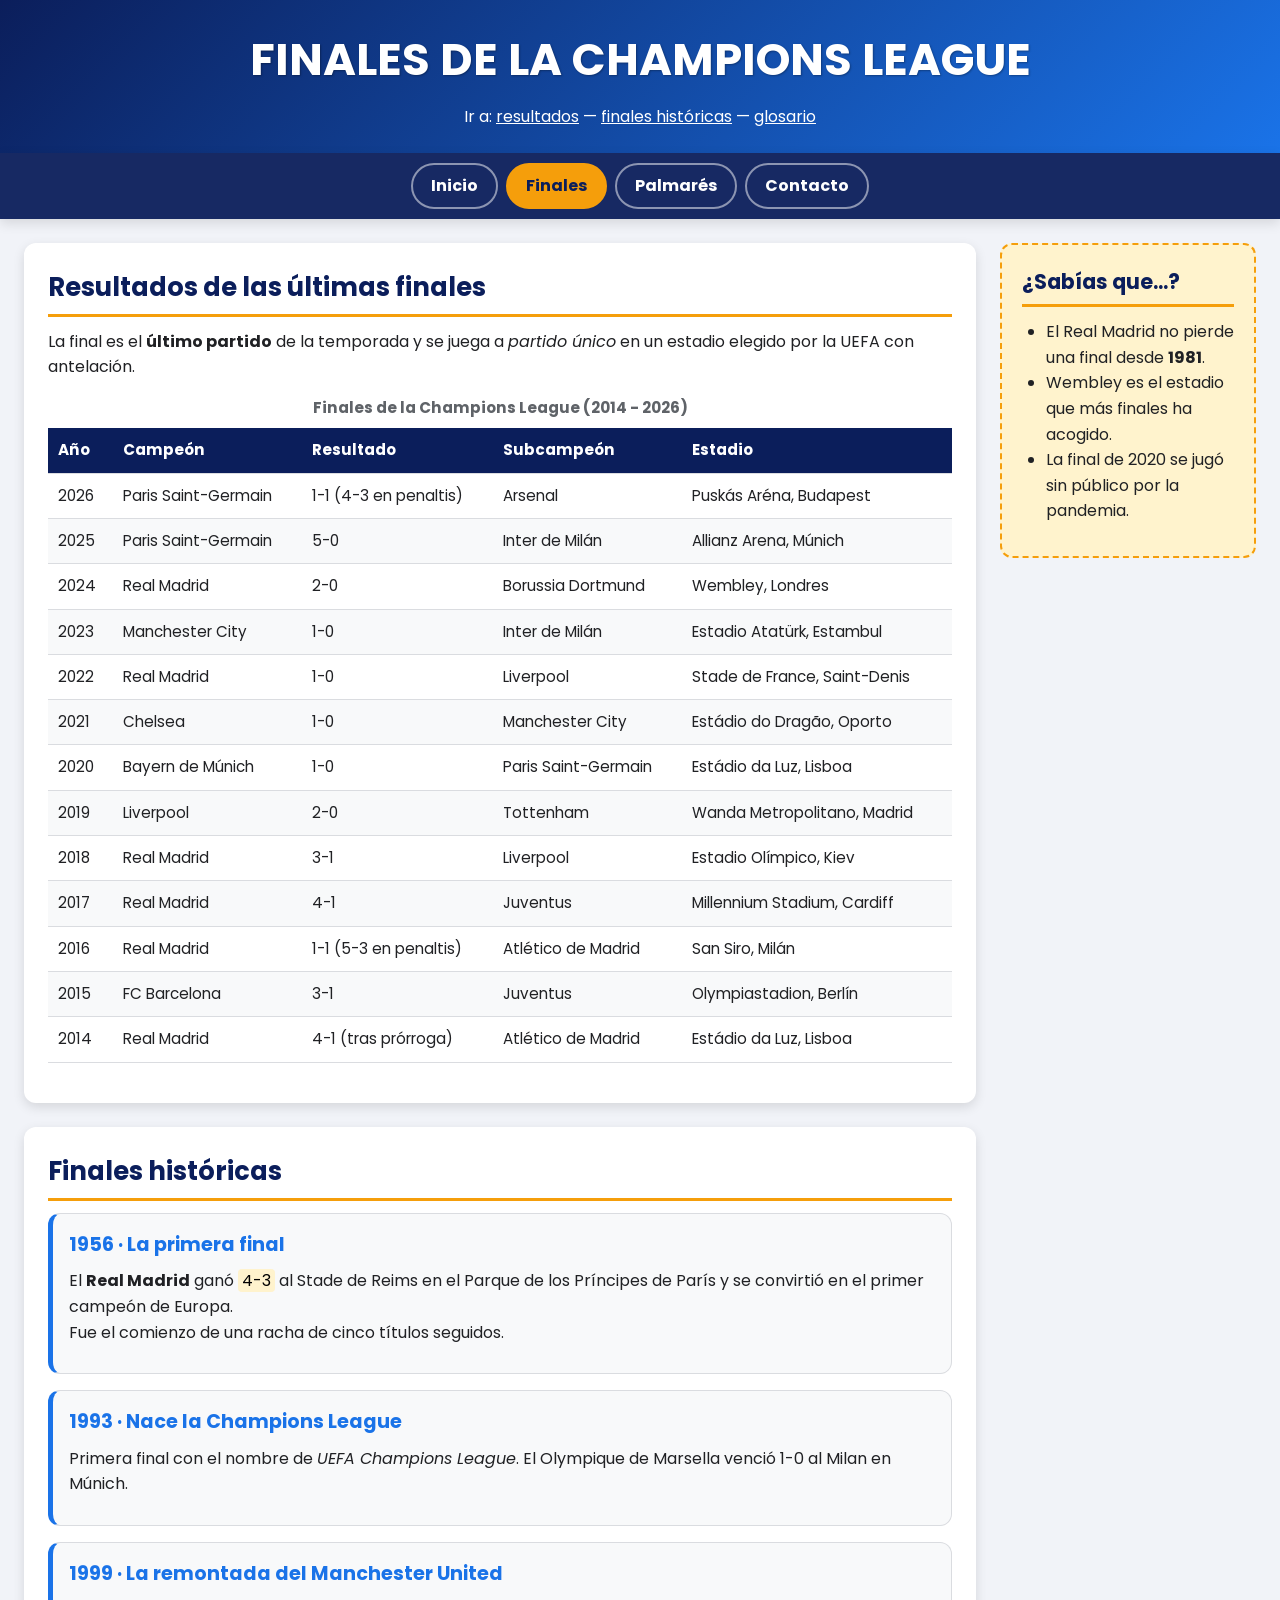
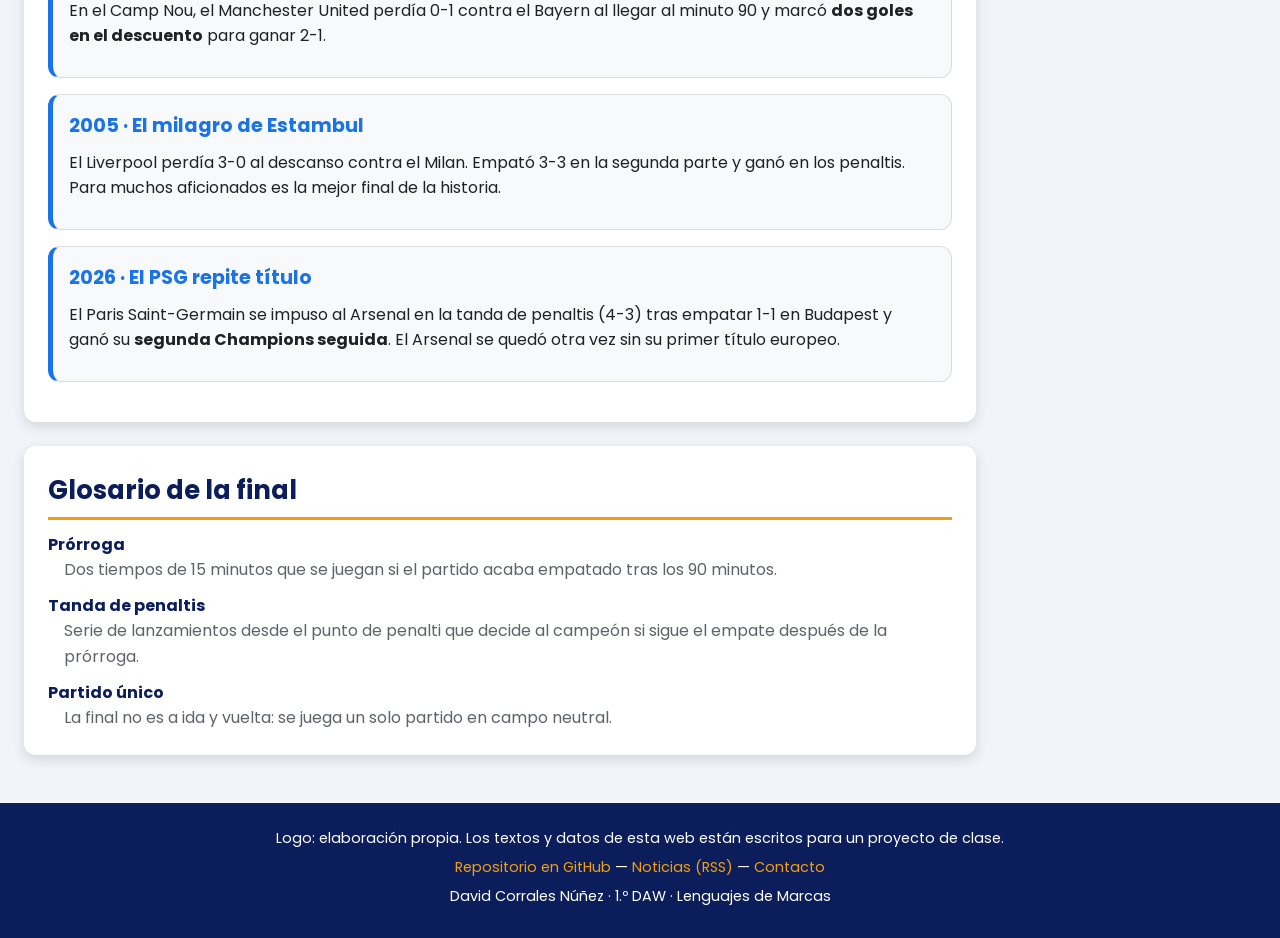
==== finales.html @ 9f688bbc "Add files via upload" ====
<!DOCTYPE html>
<html lang="es">
<head>
  <meta charset="utf-8">
  <meta name="viewport" content="width=device-width, initial-scale=1">
  <title>Finales · Champions League</title>
  <meta name="description" content="Las finales más importantes de la Champions League: resultados, estadios y las noches más recordadas.">
  <meta name="theme-color" content="#0B1E5B">
  <link rel="icon" href="Imagenes/logo-trofeo.svg" type="image/svg+xml">
  <link rel="icon" href="Imagenes/favicon-32.png" type="image/png" sizes="32x32">
  <link rel="alternate" type="application/rss+xml" title="Noticias de la web de la Champions" href="noticias.xml">
  <link rel="preconnect" href="https://fonts.googleapis.com">
  <link rel="preconnect" href="https://fonts.gstatic.com" crossorigin>
  <link href="https://fonts.googleapis.com/css2?family=Poppins:wght@400;700&amp;display=swap" rel="stylesheet">
  <link rel="stylesheet" href="styles.css">
</head>
<body>

  <!-- CABECERA -->
  <header>
    <h1>Finales de la Champions League</h1>
    <p>Ir a: <a href="#resultados">resultados</a> &mdash; <a href="#historicas">finales históricas</a> &mdash; <a href="#glosario">glosario</a></p>
  </header>

  <!-- MENÚ -->
  <nav>
    <ul>
      <li><a href="index.html">Inicio</a></li>
      <li><a href="finales.html" class="activo">Finales</a></li>
      <li><a href="palmares.html">Palmarés</a></li>
      <li><a href="contactos.html">Contacto</a></li>
    </ul>
  </nav>

  <!-- CONTENIDO PRINCIPAL -->
  <main>

    <section id="resultados">
      <h2>Resultados de las últimas finales</h2>
      <p>La final es el <strong>último partido</strong> de la temporada y se juega a <em>partido único</em> en un estadio elegido por la UEFA con antelación.</p>

      <table>
        <caption>Finales de la Champions League (2014 - 2026)</caption>
        <thead>
          <tr>
            <th>Año</th>
            <th>Campeón</th>
            <th>Resultado</th>
            <th>Subcampeón</th>
            <th>Estadio</th>
          </tr>
        </thead>
        <tbody>
          <tr><td>2026</td><td>Paris Saint-Germain</td><td>1-1 (4-3 en penaltis)</td><td>Arsenal</td><td>Puskás Aréna, Budapest</td></tr>
          <tr><td>2025</td><td>Paris Saint-Germain</td><td>5-0</td><td>Inter de Milán</td><td>Allianz Arena, Múnich</td></tr>
          <tr><td>2024</td><td>Real Madrid</td><td>2-0</td><td>Borussia Dortmund</td><td>Wembley, Londres</td></tr>
          <tr><td>2023</td><td>Manchester City</td><td>1-0</td><td>Inter de Milán</td><td>Estadio Atatürk, Estambul</td></tr>
          <tr><td>2022</td><td>Real Madrid</td><td>1-0</td><td>Liverpool</td><td>Stade de France, Saint-Denis</td></tr>
          <tr><td>2021</td><td>Chelsea</td><td>1-0</td><td>Manchester City</td><td>Estádio do Dragão, Oporto</td></tr>
          <tr><td>2020</td><td>Bayern de Múnich</td><td>1-0</td><td>Paris Saint-Germain</td><td>Estádio da Luz, Lisboa</td></tr>
          <tr><td>2019</td><td>Liverpool</td><td>2-0</td><td>Tottenham</td><td>Wanda Metropolitano, Madrid</td></tr>
          <tr><td>2018</td><td>Real Madrid</td><td>3-1</td><td>Liverpool</td><td>Estadio Olímpico, Kiev</td></tr>
          <tr><td>2017</td><td>Real Madrid</td><td>4-1</td><td>Juventus</td><td>Millennium Stadium, Cardiff</td></tr>
          <tr><td>2016</td><td>Real Madrid</td><td>1-1 (5-3 en penaltis)</td><td>Atlético de Madrid</td><td>San Siro, Milán</td></tr>
          <tr><td>2015</td><td>FC Barcelona</td><td>3-1</td><td>Juventus</td><td>Olympiastadion, Berlín</td></tr>
          <tr><td>2014</td><td>Real Madrid</td><td>4-1 (tras prórroga)</td><td>Atlético de Madrid</td><td>Estádio da Luz, Lisboa</td></tr>
        </tbody>
      </table>
    </section>

    <section id="historicas">
      <h2>Finales históricas</h2>

      <article>
        <h3>1956 · La primera final</h3>
        <p>El <strong>Real Madrid</strong> ganó <mark>4-3</mark> al Stade de Reims en el Parque de los Príncipes de París y se convirtió en el primer campeón de Europa.<br>Fue el comienzo de una racha de cinco títulos seguidos.</p>
      </article>

      <article>
        <h3>1993 · Nace la Champions League</h3>
        <p>Primera final con el nombre de <em>UEFA Champions League</em>. El Olympique de Marsella venció 1-0 al Milan en Múnich.</p>
      </article>

      <article>
        <h3>1999 · La remontada del Manchester United</h3>
        <p>En el Camp Nou, el Manchester United perdía 0-1 contra el Bayern al llegar al minuto 90 y marcó <strong>dos goles en el descuento</strong> para ganar 2-1.</p>
      </article>

      <article>
        <h3>2005 · El milagro de Estambul</h3>
        <p>El Liverpool perdía 3-0 al descanso contra el Milan. Empató 3-3 en la segunda parte y ganó en los penaltis. Para muchos aficionados es la mejor final de la historia.</p>
      </article>

      <article>
        <h3>2026 · El PSG repite título</h3>
        <p>El Paris Saint-Germain se impuso al Arsenal en la tanda de penaltis (4-3) tras empatar 1-1 en Budapest y ganó su <strong>segunda Champions seguida</strong>. El Arsenal se quedó otra vez sin su primer título europeo.</p>
      </article>
    </section>

    <section id="glosario">
      <h2>Glosario de la final</h2>
      <dl>
        <dt>Prórroga</dt>
        <dd>Dos tiempos de 15 minutos que se juegan si el partido acaba empatado tras los 90 minutos.</dd>
        <dt>Tanda de penaltis</dt>
        <dd>Serie de lanzamientos desde el punto de penalti que decide al campeón si sigue el empate después de la prórroga.</dd>
        <dt>Partido único</dt>
        <dd>La final no es a ida y vuelta: se juega un solo partido en campo neutral.</dd>
      </dl>
    </section>

  </main>

  <!-- BARRA LATERAL -->
  <aside>
    <h2>¿Sabías que...?</h2>
    <ul>
      <li>El Real Madrid no pierde una final desde <strong>1981</strong>.</li>
      <li>Wembley es el estadio que más finales ha acogido.</li>
      <li>La final de 2020 se jugó sin público por la pandemia.</li>
    </ul>
  </aside>

  <!-- PIE -->
  <footer>
    <p>Logo: elaboración propia. Los textos y datos de esta web están escritos para un proyecto de clase.</p>
    <p><a href="https://github.com/TU-USUARIO/champions" target="_blank" rel="noopener">Repositorio en GitHub</a> &mdash; <a href="noticias.xml">Noticias (RSS)</a> &mdash; <a href="contactos.html">Contacto</a></p>
    <p>David Corrales Núñez · 1.º DAW · Lenguajes de Marcas</p>
  </footer>

</body>
</html>
---- styles.css ----
/* =========================================================
   Hoja de estilos común - Web de la Champions League
   Orden (2.32): reset -> variables -> base -> layout -> componentes -> responsive
   ========================================================= */

/* ---------- 1. Reset ---------- */
* {
  margin: 0;
  padding: 0;
  box-sizing: border-box; /* el padding y el borde NO suman al ancho */
}

/* ---------- 2. Variables (2.27) ---------- */
:root {
  --azul-oscuro: #0B1E5B;
  --azul: #1A73E8;
  --morado: #6C5CE7;
  --dorado: #F59E0B;
  --texto: #202124;
  --texto-suave: #5F6368;
  --fondo: #F1F3F8;
  --blanco: #FFFFFF;
  --borde: #DADCE0;
  --radio: 12px;
  --sombra: 0 4px 12px rgba(0, 0, 0, .12);
}

/* ---------- 3. Base: texto y tipografía (2.21) ---------- */
body {
  font-family: 'Poppins', system-ui, Arial, sans-serif; /* Google Fonts con alternativas */
  font-size: 16px;
  line-height: 1.6;
  color: var(--texto);
  background-color: var(--fondo);
}

h1 {
  font-size: 2.2rem;
  text-transform: uppercase;
  text-shadow: 1px 1px 2px rgba(0, 0, 0, .3);
}

h2 {
  font-size: 1.6rem;
  color: var(--azul-oscuro);
  margin-bottom: 12px;
  padding-bottom: 6px;
  border-bottom: 3px solid var(--dorado);
}

h3 {
  font-size: 1.2rem;
  color: var(--azul);
  margin-bottom: 8px;
}

p {
  margin-bottom: 12px;
}

ul,
ol {
  margin: 0 0 12px 24px;
}

a {
  color: var(--azul);
  text-decoration: none;
}

a:hover {
  text-decoration: underline;
}

/* Las imágenes y los iframes no se salen de su caja */
img,
iframe,
video {
  max-width: 100%;
}

video {
  display: block;
  height: auto;
  margin: 16px auto 0;
  border-radius: var(--radio);
  box-shadow: var(--sombra);
}

/* Texto pequeño con la procedencia y licencia de una imagen */
.credito {
  font-size: .8rem;
  color: var(--texto-suave);
  text-align: center;
  margin-top: 6px;
}

img {
  height: auto;
  display: block;
  border-radius: var(--radio);
}

mark {
  background-color: #FFF3CD;
  padding: 0 4px;
  border-radius: 4px;
}

/* Foco visible para quien navega con teclado (2.36) */
a:focus,
button:focus,
input:focus,
select:focus,
textarea:focus {
  outline: 3px solid var(--dorado);
  outline-offset: 2px;
}

/* ---------- 4. Layout general con Grid (2.30) ---------- */
body {
  display: grid;
  grid-template-columns: minmax(0, 1fr); /* la columna no crece más que la pantalla */
  grid-template-areas:
    "cabecera"
    "menu"
    "contenido"
    "lateral"
    "pie";
  column-gap: 24px;
}

header {
  grid-area: cabecera;
}

nav {
  grid-area: menu;
}

main {
  grid-area: contenido;
  padding: 24px 16px 0;
}

aside {
  grid-area: lateral;
  margin: 0 16px;
}

footer {
  grid-area: pie;
  margin-top: 24px;
}

/* ---------- 5. Cabecera con gradiente (2.25) ---------- */
header {
  background-color: var(--azul-oscuro); /* respaldo */
  background-image: linear-gradient(135deg, var(--azul-oscuro), var(--azul));
  color: var(--blanco);
  text-align: center;
  padding: 24px 16px;
}

header .logo {
  width: 90px;
  margin: 0 auto 8px;
  border-radius: 50%; /* el logo es un círculo */
  transition: transform .3s ease;
}

header .logo:hover {
  transform: rotate(-5deg) scale(1.05);
}

header p {
  margin: 8px 0 0;
}

header p a {
  color: var(--blanco);
  text-decoration: underline;
}

/* ---------- 6. Menú de navegación con Flexbox (2.29) ---------- */
/* Sticky: va en el flujo, pero se queda pegado arriba al hacer scroll (2.28) */
nav {
  position: sticky;
  top: 0;
  z-index: 10;
  background-color: rgba(11, 30, 91, .95);
  box-shadow: var(--sombra);
}

nav ul {
  display: flex;
  flex-wrap: wrap;
  justify-content: center;
  gap: 8px;
  list-style: none;
  margin: 0;
  padding: 10px 8px;
}

nav a {
  display: inline-block;
  color: var(--blanco);
  font-weight: bold;
  padding: 8px 18px;
  border: 2px solid rgba(255, 255, 255, .5);
  border-radius: 999px; /* forma de pastilla */
  transition: background-color .3s ease, color .3s ease;
}

nav a:hover {
  background-color: var(--blanco);
  color: var(--azul-oscuro);
  text-decoration: none;
}

/* Enlace de la página en la que estamos */
nav a.activo {
  background-color: var(--dorado);
  border-color: var(--dorado);
  color: var(--azul-oscuro);
}

/* ---------- 7. Secciones y tarjetas ---------- */
section {
  background-color: var(--blanco);
  border-radius: var(--radio);
  box-shadow: var(--sombra);
  padding: 24px;
  margin-bottom: 24px;
  animation: aparecer .6s ease-out both;
}

article {
  background-color: #F8F9FA;
  border: 1px solid var(--borde);
  border-left: 5px solid var(--azul);
  border-radius: var(--radio);
  padding: 16px;
  margin-bottom: 16px;
  transition: transform .3s ease, box-shadow .3s ease;
}

article:hover {
  transform: translateY(-4px);
  box-shadow: var(--sombra);
}

/* Imagen dentro de una sección del index */
section img {
  margin: 16px auto 0;
}

/* Tarjetas de "Lo más destacado" (index) */
.destacados {
  display: grid;
  grid-template-columns: 1fr;
  gap: 16px;
  list-style: none;
  margin: 0;
}

.destacados li {
  position: relative;
  background-color: rgba(26, 115, 232, .08);
  border: 2px dashed var(--azul);
  border-radius: var(--radio);
  padding: 32px 16px 16px;
  text-align: center;
  transition: transform .3s ease;
}

.destacados li:hover {
  transform: scale(1.03);
}

.destacados strong {
  display: block;
  font-size: 1.8rem;
  color: var(--azul-oscuro);
}

/* Etiqueta flotante en la esquina de cada tarjeta (2.28) */
.etiqueta {
  position: absolute;
  top: 8px;
  right: 8px;
  background-color: var(--dorado);
  color: var(--azul-oscuro);
  font-size: .75rem;
  font-weight: bold;
  padding: 2px 10px;
  border-radius: 999px;
}

/* La etiqueta "Nuevo" late para llamar la atención (detalle pequeño) */
.nuevo {
  background-color: #D93025;
  color: var(--blanco);
  animation: latido 1.5s ease-in-out infinite;
}

/* Vídeo de YouTube */
.video {
  display: flex;
  justify-content: center;
  margin-top: 16px;
}

.video iframe {
  border: 0;
  border-radius: var(--radio);
  box-shadow: var(--sombra);
}

/* ---------- 8. Tablas ---------- */
table {
  width: 100%;
  border-collapse: collapse;
  margin: 16px 0;
  font-size: .95rem;
}

caption {
  font-weight: bold;
  color: var(--texto-suave);
  margin-bottom: 8px;
}

th,
td {
  padding: 10px;
  border-bottom: 1px solid var(--borde);
  text-align: left;
}

th {
  background-color: var(--azul-oscuro);
  color: var(--blanco);
}

tbody tr:nth-child(even) {
  background-color: #F8F9FA;
}

tbody tr:hover {
  background-color: rgba(245, 158, 11, .15);
}

/* ---------- 9. Listas de definiciones (glosarios) ---------- */
dt {
  font-weight: bold;
  color: var(--azul-oscuro);
  margin-top: 10px;
}

dd {
  margin-left: 16px;
  color: var(--texto-suave);
}

/* ---------- 10. Formulario ---------- */
fieldset {
  border: 1px solid var(--borde);
  border-radius: var(--radio);
  padding: 16px;
  margin-bottom: 16px;
}

legend {
  font-weight: bold;
  color: var(--azul);
  padding: 0 8px;
}

label {
  display: inline-block;
  margin: 8px 0 4px;
}

input[type="text"],
input[type="email"],
input[type="number"],
input[type="date"],
select,
textarea {
  width: 100%;
  padding: 10px;
  font-family: inherit;
  font-size: 1rem;
  border: 1px solid var(--borde);
  border-radius: 8px;
  background-color: var(--blanco);
}

textarea {
  margin-bottom: 12px;
}

input[type="radio"],
input[type="checkbox"] {
  margin-right: 6px;
}

button {
  background-color: var(--azul);
  color: var(--blanco);
  font-size: 1rem;
  font-weight: bold;
  padding: 12px 28px;
  border: 0;
  border-radius: 999px;
  cursor: pointer;
  transform: translateY(0);
  transition: background-color .3s ease, transform .3s ease;
}

button:hover {
  background-color: var(--morado);
  transform: translateY(-2px);
}

/* ---------- 11. Barra lateral ---------- */
aside {
  background-color: #FFF3CD;
  border: 2px dashed var(--dorado);
  border-radius: var(--radio);
  padding: 20px;
  align-self: start;
}

aside h2 {
  font-size: 1.3rem;
}

/* ---------- 12. Pie de página ---------- */
footer {
  background-color: var(--azul-oscuro);
  color: var(--blanco);
  text-align: center;
  padding: 24px 16px;
  font-size: .9rem;
}

footer a {
  color: var(--dorado);
}

footer p {
  margin-bottom: 6px;
}

/* ---------- 13. Animación (2.35) ---------- */
@keyframes aparecer {
  from {
    opacity: 0;
    transform: translateY(12px);
  }
  to {
    opacity: 1;
    transform: translateY(0);
  }
}

@keyframes latido {
  0% {
    transform: scale(1);
  }
  50% {
    transform: scale(1.15);
  }
  100% {
    transform: scale(1);
  }
}

/* ---------- 14. Responsive (2.31) ---------- */
/* Móvil: menos relleno para que quepan las tablas */
@media (max-width: 600px) {
  h1 {
    font-size: 1.6rem;
  }

  section {
    padding: 16px 8px;
  }

  main {
    padding: 24px 8px 0;
  }

  nav ul {
    gap: 4px;
    padding: 8px 4px;
  }

  nav a {
    font-size: .85rem;
    padding: 6px 12px;
  }

  table {
    font-size: .65rem;
  }

  th,
  td {
    padding: 6px 2px;
  }
}

@media (min-width: 700px) {
  .destacados {
    grid-template-columns: repeat(3, 1fr);
  }
}

@media (min-width: 900px) {
  body {
    grid-template-columns: minmax(0, 1fr) 280px;
    grid-template-areas:
      "cabecera cabecera"
      "menu menu"
      "contenido lateral"
      "pie pie";
  }

  main {
    padding: 24px 0 0 24px;
  }

  aside {
    margin: 24px 24px 0 0;
  }

  h1 {
    font-size: 2.8rem;
  }
}

/* Menos movimiento para quien lo pide en su sistema (2.35) */
@media (prefers-reduced-motion: reduce) {
  section,
  .nuevo {
    animation: none;
  }

  header .logo,
  article,
  button,
  nav a,
  .destacados li {
    transition: none;
  }
}
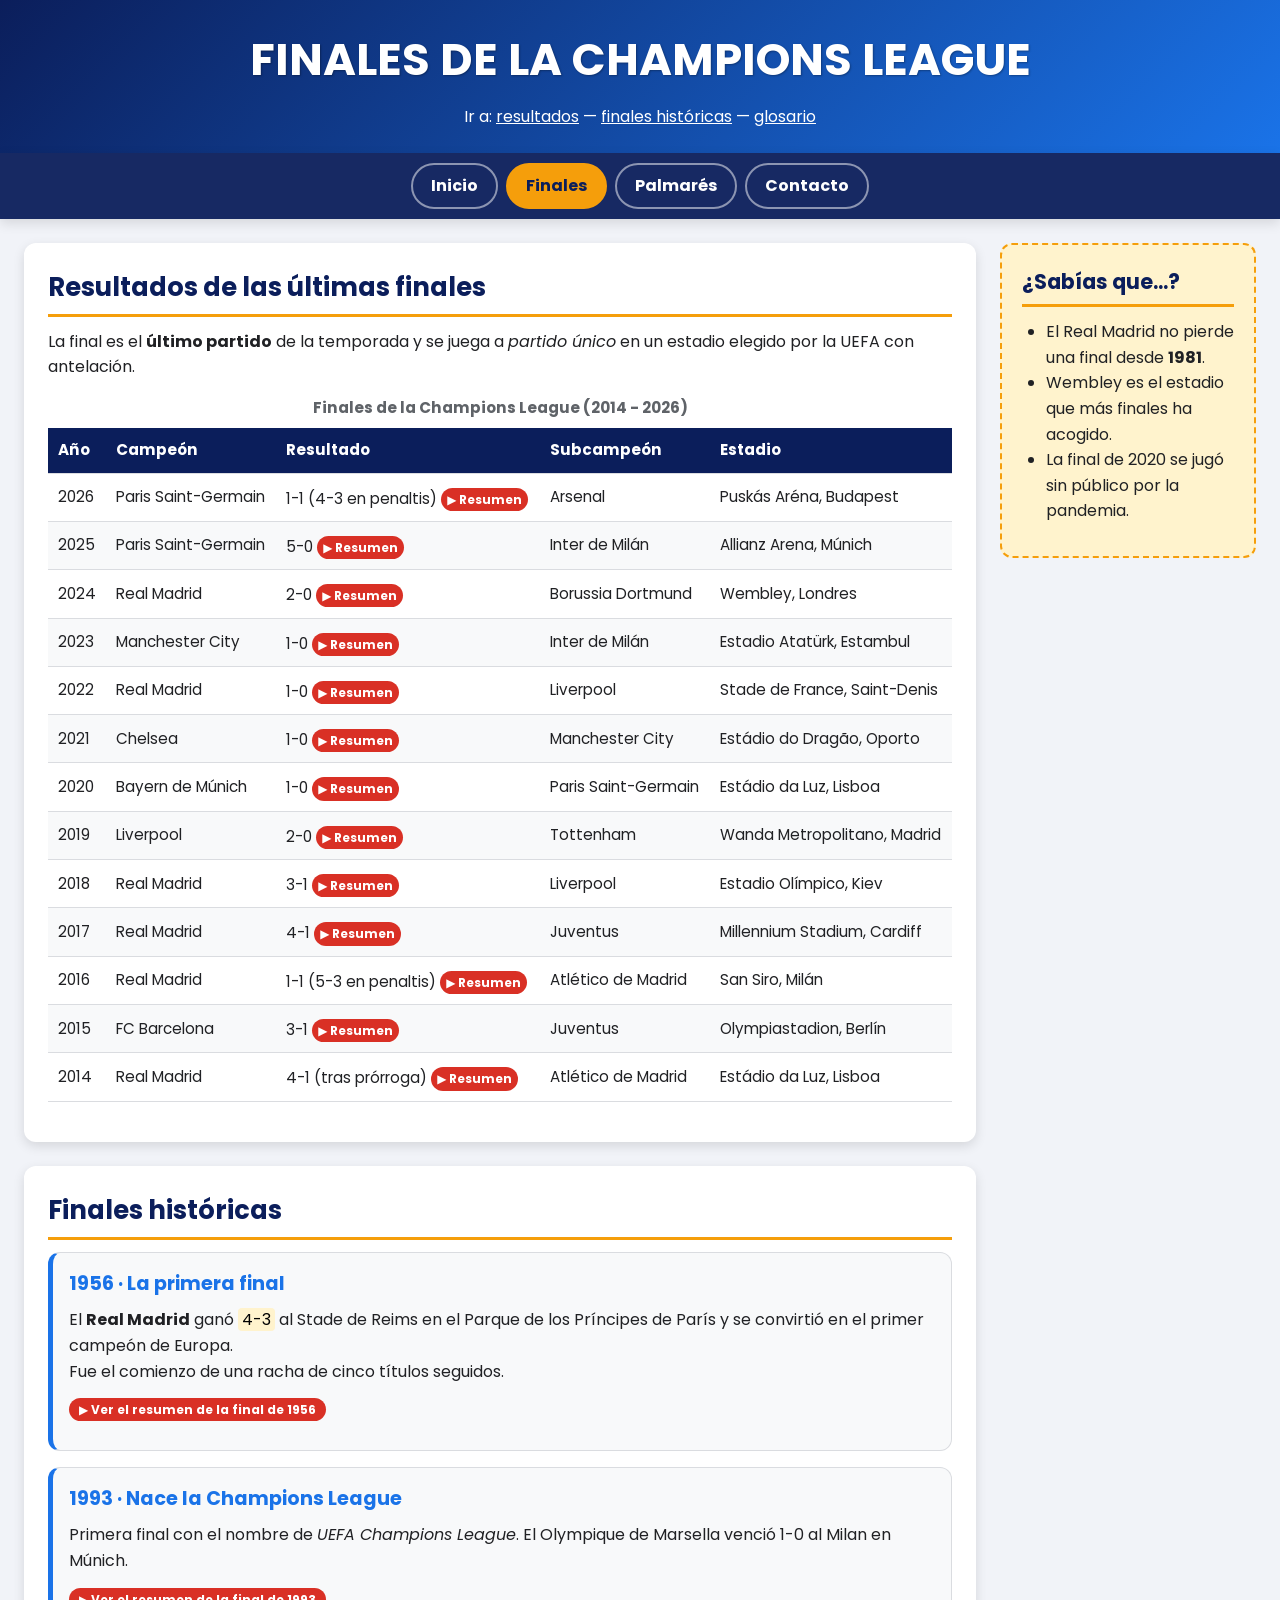
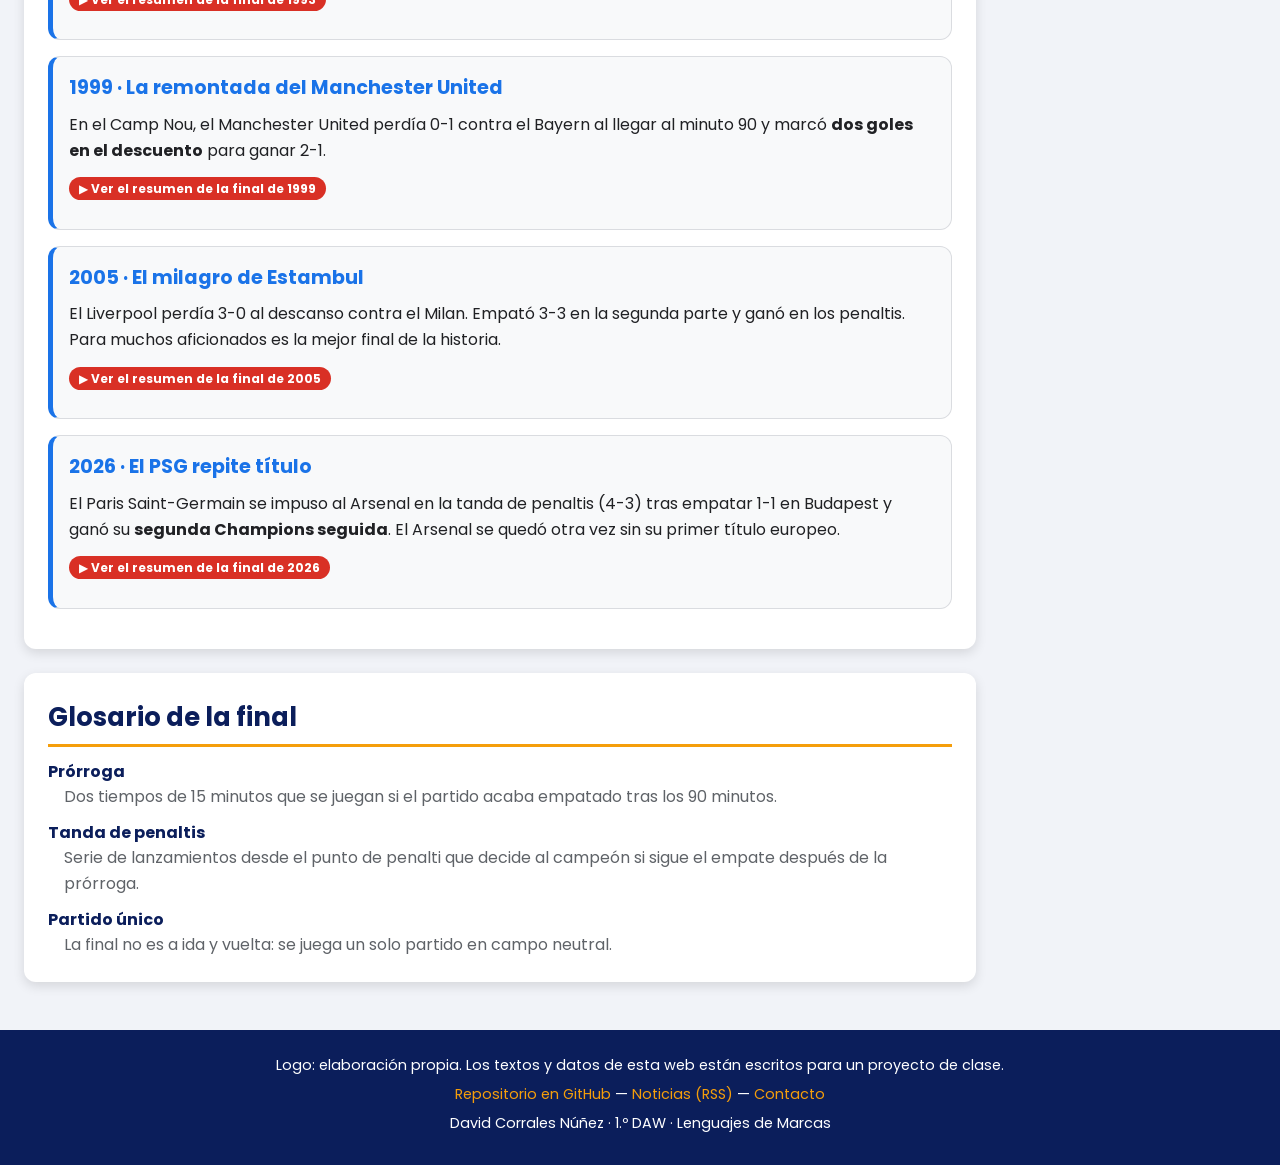
==== commit de782c85: "Add files via upload" ====
--- a/finales.html
+++ b/finales.html
@@ -1,132 +1,137 @@
-<!DOCTYPE html>
-<html lang="es">
-<head>
-  <meta charset="utf-8">
-  <meta name="viewport" content="width=device-width, initial-scale=1">
-  <title>Finales · Champions League</title>
-  <meta name="description" content="Las finales más importantes de la Champions League: resultados, estadios y las noches más recordadas.">
-  <meta name="theme-color" content="#0B1E5B">
-  <link rel="icon" href="Imagenes/logo-trofeo.svg" type="image/svg+xml">
-  <link rel="icon" href="Imagenes/favicon-32.png" type="image/png" sizes="32x32">
-  <link rel="alternate" type="application/rss+xml" title="Noticias de la web de la Champions" href="noticias.xml">
-  <link rel="preconnect" href="https://fonts.googleapis.com">
-  <link rel="preconnect" href="https://fonts.gstatic.com" crossorigin>
-  <link href="https://fonts.googleapis.com/css2?family=Poppins:wght@400;700&amp;display=swap" rel="stylesheet">
-  <link rel="stylesheet" href="styles.css">
-</head>
-<body>
-
-  <!-- CABECERA -->
-  <header>
-    <h1>Finales de la Champions League</h1>
-    <p>Ir a: <a href="#resultados">resultados</a> &mdash; <a href="#historicas">finales históricas</a> &mdash; <a href="#glosario">glosario</a></p>
-  </header>
-
-  <!-- MENÚ -->
-  <nav>
-    <ul>
-      <li><a href="index.html">Inicio</a></li>
-      <li><a href="finales.html" class="activo">Finales</a></li>
-      <li><a href="palmares.html">Palmarés</a></li>
-      <li><a href="contactos.html">Contacto</a></li>
-    </ul>
-  </nav>
-
-  <!-- CONTENIDO PRINCIPAL -->
-  <main>
-
-    <section id="resultados">
-      <h2>Resultados de las últimas finales</h2>
-      <p>La final es el <strong>último partido</strong> de la temporada y se juega a <em>partido único</em> en un estadio elegido por la UEFA con antelación.</p>
-
-      <table>
-        <caption>Finales de la Champions League (2014 - 2026)</caption>
-        <thead>
-          <tr>
-            <th>Año</th>
-            <th>Campeón</th>
-            <th>Resultado</th>
-            <th>Subcampeón</th>
-            <th>Estadio</th>
-          </tr>
-        </thead>
-        <tbody>
-          <tr><td>2026</td><td>Paris Saint-Germain</td><td>1-1 (4-3 en penaltis)</td><td>Arsenal</td><td>Puskás Aréna, Budapest</td></tr>
-          <tr><td>2025</td><td>Paris Saint-Germain</td><td>5-0</td><td>Inter de Milán</td><td>Allianz Arena, Múnich</td></tr>
-          <tr><td>2024</td><td>Real Madrid</td><td>2-0</td><td>Borussia Dortmund</td><td>Wembley, Londres</td></tr>
-          <tr><td>2023</td><td>Manchester City</td><td>1-0</td><td>Inter de Milán</td><td>Estadio Atatürk, Estambul</td></tr>
-          <tr><td>2022</td><td>Real Madrid</td><td>1-0</td><td>Liverpool</td><td>Stade de France, Saint-Denis</td></tr>
-          <tr><td>2021</td><td>Chelsea</td><td>1-0</td><td>Manchester City</td><td>Estádio do Dragão, Oporto</td></tr>
-          <tr><td>2020</td><td>Bayern de Múnich</td><td>1-0</td><td>Paris Saint-Germain</td><td>Estádio da Luz, Lisboa</td></tr>
-          <tr><td>2019</td><td>Liverpool</td><td>2-0</td><td>Tottenham</td><td>Wanda Metropolitano, Madrid</td></tr>
-          <tr><td>2018</td><td>Real Madrid</td><td>3-1</td><td>Liverpool</td><td>Estadio Olímpico, Kiev</td></tr>
-          <tr><td>2017</td><td>Real Madrid</td><td>4-1</td><td>Juventus</td><td>Millennium Stadium, Cardiff</td></tr>
-          <tr><td>2016</td><td>Real Madrid</td><td>1-1 (5-3 en penaltis)</td><td>Atlético de Madrid</td><td>San Siro, Milán</td></tr>
-          <tr><td>2015</td><td>FC Barcelona</td><td>3-1</td><td>Juventus</td><td>Olympiastadion, Berlín</td></tr>
-          <tr><td>2014</td><td>Real Madrid</td><td>4-1 (tras prórroga)</td><td>Atlético de Madrid</td><td>Estádio da Luz, Lisboa</td></tr>
-        </tbody>
-      </table>
-    </section>
-
-    <section id="historicas">
-      <h2>Finales históricas</h2>
-
-      <article>
-        <h3>1956 · La primera final</h3>
-        <p>El <strong>Real Madrid</strong> ganó <mark>4-3</mark> al Stade de Reims en el Parque de los Príncipes de París y se convirtió en el primer campeón de Europa.<br>Fue el comienzo de una racha de cinco títulos seguidos.</p>
-      </article>
-
-      <article>
-        <h3>1993 · Nace la Champions League</h3>
-        <p>Primera final con el nombre de <em>UEFA Champions League</em>. El Olympique de Marsella venció 1-0 al Milan en Múnich.</p>
-      </article>
-
-      <article>
-        <h3>1999 · La remontada del Manchester United</h3>
-        <p>En el Camp Nou, el Manchester United perdía 0-1 contra el Bayern al llegar al minuto 90 y marcó <strong>dos goles en el descuento</strong> para ganar 2-1.</p>
-      </article>
-
-      <article>
-        <h3>2005 · El milagro de Estambul</h3>
-        <p>El Liverpool perdía 3-0 al descanso contra el Milan. Empató 3-3 en la segunda parte y ganó en los penaltis. Para muchos aficionados es la mejor final de la historia.</p>
-      </article>
-
-      <article>
-        <h3>2026 · El PSG repite título</h3>
-        <p>El Paris Saint-Germain se impuso al Arsenal en la tanda de penaltis (4-3) tras empatar 1-1 en Budapest y ganó su <strong>segunda Champions seguida</strong>. El Arsenal se quedó otra vez sin su primer título europeo.</p>
-      </article>
-    </section>
-
-    <section id="glosario">
-      <h2>Glosario de la final</h2>
-      <dl>
-        <dt>Prórroga</dt>
-        <dd>Dos tiempos de 15 minutos que se juegan si el partido acaba empatado tras los 90 minutos.</dd>
-        <dt>Tanda de penaltis</dt>
-        <dd>Serie de lanzamientos desde el punto de penalti que decide al campeón si sigue el empate después de la prórroga.</dd>
-        <dt>Partido único</dt>
-        <dd>La final no es a ida y vuelta: se juega un solo partido en campo neutral.</dd>
-      </dl>
-    </section>
-
-  </main>
-
-  <!-- BARRA LATERAL -->
-  <aside>
-    <h2>¿Sabías que...?</h2>
-    <ul>
-      <li>El Real Madrid no pierde una final desde <strong>1981</strong>.</li>
-      <li>Wembley es el estadio que más finales ha acogido.</li>
-      <li>La final de 2020 se jugó sin público por la pandemia.</li>
-    </ul>
-  </aside>
-
-  <!-- PIE -->
-  <footer>
-    <p>Logo: elaboración propia. Los textos y datos de esta web están escritos para un proyecto de clase.</p>
-    <p><a href="https://github.com/TU-USUARIO/champions" target="_blank" rel="noopener">Repositorio en GitHub</a> &mdash; <a href="noticias.xml">Noticias (RSS)</a> &mdash; <a href="contactos.html">Contacto</a></p>
-    <p>David Corrales Núñez · 1.º DAW · Lenguajes de Marcas</p>
-  </footer>
-
-</body>
-</html>
+<!DOCTYPE html>
+<html lang="es">
+<head>
+  <meta charset="utf-8">
+  <meta name="viewport" content="width=device-width, initial-scale=1">
+  <title>Finales · Champions League</title>
+  <meta name="description" content="Las finales más importantes de la Champions League: resultados, estadios y las noches más recordadas.">
+  <meta name="theme-color" content="#0B1E5B">
+  <link rel="icon" href="Imagenes/logo-trofeo.svg" type="image/svg+xml">
+  <link rel="icon" href="Imagenes/favicon-32.png" type="image/png" sizes="32x32">
+  <link rel="alternate" type="application/rss+xml" title="Noticias de la web de la Champions" href="noticias.xml">
+  <link rel="preconnect" href="https://fonts.googleapis.com">
+  <link rel="preconnect" href="https://fonts.gstatic.com" crossorigin>
+  <link href="https://fonts.googleapis.com/css2?family=Poppins:wght@400;700&amp;display=swap" rel="stylesheet">
+  <link rel="stylesheet" href="css/styles.css">
+</head>
+<body>
+
+  <!-- CABECERA -->
+  <header>
+    <h1>Finales de la Champions League</h1>
+    <p>Ir a: <a href="#resultados">resultados</a> &mdash; <a href="#historicas">finales históricas</a> &mdash; <a href="#glosario">glosario</a></p>
+  </header>
+
+  <!-- MENÚ -->
+  <nav>
+    <ul>
+      <li><a href="index.html">Inicio</a></li>
+      <li><a href="finales.html" class="activo">Finales</a></li>
+      <li><a href="palmares.html">Palmarés</a></li>
+      <li><a href="contactos.html">Contacto</a></li>
+    </ul>
+  </nav>
+
+  <!-- CONTENIDO PRINCIPAL -->
+  <main>
+
+    <section id="resultados">
+      <h2>Resultados de las últimas finales</h2>
+      <p>La final es el <strong>último partido</strong> de la temporada y se juega a <em>partido único</em> en un estadio elegido por la UEFA con antelación.</p>
+
+      <table>
+        <caption>Finales de la Champions League (2014 - 2026)</caption>
+        <thead>
+          <tr>
+            <th>Año</th>
+            <th>Campeón</th>
+            <th>Resultado</th>
+            <th>Subcampeón</th>
+            <th>Estadio</th>
+          </tr>
+        </thead>
+        <tbody>
+          <tr><td>2026</td><td>Paris Saint-Germain</td><td>1-1 (4-3 en penaltis) <a class="resumen" href="https://www.youtube.com/watch?v=FHCLUPVzoI4" target="_blank" rel="noopener" title="Resumen en español de la final de 2026">▶&nbsp;Resumen</a></td><td>Arsenal</td><td>Puskás Aréna, Budapest</td></tr>
+          <tr><td>2025</td><td>Paris Saint-Germain</td><td>5-0 <a class="resumen" href="https://www.youtube.com/watch?v=L1M0ORIkCEg" target="_blank" rel="noopener" title="Resumen en español de la final de 2025">▶&nbsp;Resumen</a></td><td>Inter de Milán</td><td>Allianz Arena, Múnich</td></tr>
+          <tr><td>2024</td><td>Real Madrid</td><td>2-0 <a class="resumen" href="https://www.youtube.com/watch?v=9DTY12GVj9U" target="_blank" rel="noopener" title="Resumen en español de la final de 2024">▶&nbsp;Resumen</a></td><td>Borussia Dortmund</td><td>Wembley, Londres</td></tr>
+          <tr><td>2023</td><td>Manchester City</td><td>1-0 <a class="resumen" href="https://www.youtube.com/watch?v=0v2VBYh3tVY" target="_blank" rel="noopener" title="Resumen en español de la final de 2023">▶&nbsp;Resumen</a></td><td>Inter de Milán</td><td>Estadio Atatürk, Estambul</td></tr>
+          <tr><td>2022</td><td>Real Madrid</td><td>1-0 <a class="resumen" href="https://www.youtube.com/watch?v=zoZeIV1NL0E" target="_blank" rel="noopener" title="Resumen en español de la final de 2022">▶&nbsp;Resumen</a></td><td>Liverpool</td><td>Stade de France, Saint-Denis</td></tr>
+          <tr><td>2021</td><td>Chelsea</td><td>1-0 <a class="resumen" href="https://www.youtube.com/watch?v=jTnE7Zqd1AQ" target="_blank" rel="noopener" title="Resumen en español de la final de 2021">▶&nbsp;Resumen</a></td><td>Manchester City</td><td>Estádio do Dragão, Oporto</td></tr>
+          <tr><td>2020</td><td>Bayern de Múnich</td><td>1-0 <a class="resumen" href="https://www.youtube.com/watch?v=uCBUJ7bqWyg" target="_blank" rel="noopener" title="Resumen en español de la final de 2020">▶&nbsp;Resumen</a></td><td>Paris Saint-Germain</td><td>Estádio da Luz, Lisboa</td></tr>
+          <tr><td>2019</td><td>Liverpool</td><td>2-0 <a class="resumen" href="https://www.youtube.com/watch?v=Dg2HBFywgK8" target="_blank" rel="noopener" title="Resumen en español de la final de 2019">▶&nbsp;Resumen</a></td><td>Tottenham</td><td>Wanda Metropolitano, Madrid</td></tr>
+          <tr><td>2018</td><td>Real Madrid</td><td>3-1 <a class="resumen" href="https://www.youtube.com/watch?v=24VFzzA7Ys8" target="_blank" rel="noopener" title="Resumen en español de la final de 2018">▶&nbsp;Resumen</a></td><td>Liverpool</td><td>Estadio Olímpico, Kiev</td></tr>
+          <tr><td>2017</td><td>Real Madrid</td><td>4-1 <a class="resumen" href="https://www.youtube.com/watch?v=G4vcAxJA0-8" target="_blank" rel="noopener" title="Resumen en español de la final de 2017">▶&nbsp;Resumen</a></td><td>Juventus</td><td>Millennium Stadium, Cardiff</td></tr>
+          <tr><td>2016</td><td>Real Madrid</td><td>1-1 (5-3 en penaltis) <a class="resumen" href="https://www.youtube.com/watch?v=zy6UFM5RrmY" target="_blank" rel="noopener" title="Resumen en español de la final de 2016">▶&nbsp;Resumen</a></td><td>Atlético de Madrid</td><td>San Siro, Milán</td></tr>
+          <tr><td>2015</td><td>FC Barcelona</td><td>3-1 <a class="resumen" href="https://www.youtube.com/watch?v=xHP-HuUVgBA" target="_blank" rel="noopener" title="Resumen en español de la final de 2015">▶&nbsp;Resumen</a></td><td>Juventus</td><td>Olympiastadion, Berlín</td></tr>
+          <tr><td>2014</td><td>Real Madrid</td><td>4-1 (tras prórroga) <a class="resumen" href="https://www.youtube.com/watch?v=7yyTmrl88FU" target="_blank" rel="noopener" title="Resumen en español de la final de 2014">▶&nbsp;Resumen</a></td><td>Atlético de Madrid</td><td>Estádio da Luz, Lisboa</td></tr>
+        </tbody>
+      </table>
+    </section>
+
+    <section id="historicas">
+      <h2>Finales históricas</h2>
+
+      <article>
+        <h3>1956 · La primera final</h3>
+        <p>El <strong>Real Madrid</strong> ganó <mark>4-3</mark> al Stade de Reims en el Parque de los Príncipes de París y se convirtió en el primer campeón de Europa.<br>Fue el comienzo de una racha de cinco títulos seguidos.</p>
+        <p><a class="resumen" href="https://www.youtube.com/watch?v=5ptCCL-ft7k" target="_blank" rel="noopener" title="Resumen en español de la final de 1956">▶ Ver el resumen de la final de 1956</a></p>
+      </article>
+
+      <article>
+        <h3>1993 · Nace la Champions League</h3>
+        <p>Primera final con el nombre de <em>UEFA Champions League</em>. El Olympique de Marsella venció 1-0 al Milan en Múnich.</p>
+        <p><a class="resumen" href="https://www.youtube.com/watch?v=B1I8AQOxUIY" target="_blank" rel="noopener" title="Resumen en español de la final de 1993">▶ Ver el resumen de la final de 1993</a></p>
+      </article>
+
+      <article>
+        <h3>1999 · La remontada del Manchester United</h3>
+        <p>En el Camp Nou, el Manchester United perdía 0-1 contra el Bayern al llegar al minuto 90 y marcó <strong>dos goles en el descuento</strong> para ganar 2-1.</p>
+        <p><a class="resumen" href="https://www.youtube.com/watch?v=mEHiBwKStF8" target="_blank" rel="noopener" title="Resumen en español de la final de 1999">▶ Ver el resumen de la final de 1999</a></p>
+      </article>
+
+      <article>
+        <h3>2005 · El milagro de Estambul</h3>
+        <p>El Liverpool perdía 3-0 al descanso contra el Milan. Empató 3-3 en la segunda parte y ganó en los penaltis. Para muchos aficionados es la mejor final de la historia.</p>
+        <p><a class="resumen" href="https://www.youtube.com/watch?v=twDTJbQh6IU" target="_blank" rel="noopener" title="Resumen en español de la final de 2005">▶ Ver el resumen de la final de 2005</a></p>
+      </article>
+
+      <article>
+        <h3>2026 · El PSG repite título</h3>
+        <p>El Paris Saint-Germain se impuso al Arsenal en la tanda de penaltis (4-3) tras empatar 1-1 en Budapest y ganó su <strong>segunda Champions seguida</strong>. El Arsenal se quedó otra vez sin su primer título europeo.</p>
+        <p><a class="resumen" href="https://www.youtube.com/watch?v=FHCLUPVzoI4" target="_blank" rel="noopener" title="Resumen en español de la final de 2026">▶ Ver el resumen de la final de 2026</a></p>
+      </article>
+    </section>
+
+    <section id="glosario">
+      <h2>Glosario de la final</h2>
+      <dl>
+        <dt>Prórroga</dt>
+        <dd>Dos tiempos de 15 minutos que se juegan si el partido acaba empatado tras los 90 minutos.</dd>
+        <dt>Tanda de penaltis</dt>
+        <dd>Serie de lanzamientos desde el punto de penalti que decide al campeón si sigue el empate después de la prórroga.</dd>
+        <dt>Partido único</dt>
+        <dd>La final no es a ida y vuelta: se juega un solo partido en campo neutral.</dd>
+      </dl>
+    </section>
+
+  </main>
+
+  <!-- BARRA LATERAL -->
+  <aside>
+    <h2>¿Sabías que...?</h2>
+    <ul>
+      <li>El Real Madrid no pierde una final desde <strong>1981</strong>.</li>
+      <li>Wembley es el estadio que más finales ha acogido.</li>
+      <li>La final de 2020 se jugó sin público por la pandemia.</li>
+    </ul>
+  </aside>
+
+  <!-- PIE -->
+  <footer>
+    <p>Logo: elaboración propia. Los textos y datos de esta web están escritos para un proyecto de clase.</p>
+    <p><a href="https://github.com/davidcn8/davidchampions" target="_blank" rel="noopener">Repositorio en GitHub</a> &mdash; <a href="noticias.xml">Noticias (RSS)</a> &mdash; <a href="contactos.html">Contacto</a></p>
+    <p>David Corrales Núñez · 1.º DAW · Lenguajes de Marcas</p>
+  </footer>
+
+</body>
+</html>
--- a/css/styles.css
+++ b/css/styles.css
@@ -0,0 +1,558 @@
+* {
+  margin: 0;
+  padding: 0;
+  box-sizing: border-box;
+}
+
+:root {
+  --azul-oscuro: #0B1E5B;
+  --azul: #1A73E8;
+  --morado: #6C5CE7;
+  --dorado: #F59E0B;
+  --texto: #202124;
+  --texto-suave: #5F6368;
+  --fondo: #F1F3F8;
+  --blanco: #FFFFFF;
+  --borde: #DADCE0;
+  --radio: 12px;
+  --sombra: 0 4px 12px rgba(0, 0, 0, .12);
+}
+
+body {
+  font-family: 'Poppins', system-ui, Arial, sans-serif; 
+  font-size: 16px;
+  line-height: 1.6;
+  color: var(--texto);
+  background-color: var(--fondo);
+}
+
+h1 {
+  font-size: 2.2rem;
+  text-transform: uppercase;
+  text-shadow: 1px 1px 2px rgba(0, 0, 0, .3);
+}
+
+h2 {
+  font-size: 1.6rem;
+  color: var(--azul-oscuro);
+  margin-bottom: 12px;
+  padding-bottom: 6px;
+  border-bottom: 3px solid var(--dorado);
+}
+
+h3 {
+  font-size: 1.2rem;
+  color: var(--azul);
+  margin-bottom: 8px;
+}
+
+p {
+  margin-bottom: 12px;
+}
+
+ul,
+ol {
+  margin: 0 0 12px 24px;
+}
+
+a {
+  color: var(--azul);
+  text-decoration: none;
+}
+
+a:hover {
+  text-decoration: underline;
+}
+
+img,
+iframe,
+video {
+  max-width: 100%;
+}
+
+video {
+  display: block;
+  height: auto;
+  margin: 16px auto 0;
+  border-radius: var(--radio);
+  box-shadow: var(--sombra);
+}
+
+.credito {
+  font-size: .8rem;
+  color: var(--texto-suave);
+  text-align: center;
+  margin-top: 6px;
+}
+
+img {
+  height: auto;
+  display: block;
+  border-radius: var(--radio);
+}
+
+mark {
+  background-color: #FFF3CD;
+  padding: 0 4px;
+  border-radius: 4px;
+}
+
+
+a:focus,
+button:focus,
+input:focus,
+select:focus,
+textarea:focus {
+  outline: 3px solid var(--dorado);
+  outline-offset: 2px;
+}
+
+
+body {
+  display: grid;
+  grid-template-columns: minmax(0, 1fr);
+  grid-template-areas:
+    "cabecera"
+    "menu"
+    "contenido"
+    "lateral"
+    "pie";
+  column-gap: 24px;
+}
+
+header {
+  grid-area: cabecera;
+}
+
+nav {
+  grid-area: menu;
+}
+
+main {
+  grid-area: contenido;
+  padding: 24px 16px 0;
+}
+
+aside {
+  grid-area: lateral;
+  margin: 0 16px;
+}
+
+footer {
+  grid-area: pie;
+  margin-top: 24px;
+}
+
+header {
+  background-color: var(--azul-oscuro); /* respaldo */
+  background-image: linear-gradient(135deg, var(--azul-oscuro), var(--azul));
+  color: var(--blanco);
+  text-align: center;
+  padding: 24px 16px;
+}
+
+header .logo {
+  width: 90px;
+  margin: 0 auto 8px;
+  border-radius: 50%; 
+  transition: transform .3s ease;
+}
+
+header .logo:hover {
+  transform: rotate(-5deg) scale(1.05);
+}
+
+header p {
+  margin: 8px 0 0;
+}
+
+header p a {
+  color: var(--blanco);
+  text-decoration: underline;
+}
+
+nav {
+  position: sticky;
+  top: 0;
+  z-index: 10;
+  background-color: rgba(11, 30, 91, .95);
+  box-shadow: var(--sombra);
+}
+
+nav ul {
+  display: flex;
+  flex-wrap: wrap;
+  justify-content: center;
+  gap: 8px;
+  list-style: none;
+  margin: 0;
+  padding: 10px 8px;
+}
+
+nav a {
+  display: inline-block;
+  color: var(--blanco);
+  font-weight: bold;
+  padding: 8px 18px;
+  border: 2px solid rgba(255, 255, 255, .5);
+  border-radius: 999px; /* forma de pastilla */
+  transition: background-color .3s ease, color .3s ease;
+}
+
+nav a:hover {
+  background-color: var(--blanco);
+  color: var(--azul-oscuro);
+  text-decoration: none;
+}
+
+nav a.activo {
+  background-color: var(--dorado);
+  border-color: var(--dorado);
+  color: var(--azul-oscuro);
+}
+
+section {
+  background-color: var(--blanco);
+  border-radius: var(--radio);
+  box-shadow: var(--sombra);
+  padding: 24px;
+  margin-bottom: 24px;
+  animation: aparecer .6s ease-out both;
+}
+
+article {
+  background-color: #F8F9FA;
+  border: 1px solid var(--borde);
+  border-left: 5px solid var(--azul);
+  border-radius: var(--radio);
+  padding: 16px;
+  margin-bottom: 16px;
+  transition: transform .3s ease, box-shadow .3s ease;
+}
+
+article:hover {
+  transform: translateY(-4px);
+  box-shadow: var(--sombra);
+}
+
+section img {
+  margin: 16px auto 0;
+}
+
+.destacados {
+  display: grid;
+  grid-template-columns: 1fr;
+  gap: 16px;
+  list-style: none;
+  margin: 0;
+}
+
+.destacados li {
+  position: relative;
+  background-color: rgba(26, 115, 232, .08);
+  border: 2px dashed var(--azul);
+  border-radius: var(--radio);
+  padding: 32px 16px 16px;
+  text-align: center;
+  transition: transform .3s ease;
+}
+
+.destacados li:hover {
+  transform: scale(1.03);
+}
+
+.destacados strong {
+  display: block;
+  font-size: 1.8rem;
+  color: var(--azul-oscuro);
+}
+
+.etiqueta {
+  position: absolute;
+  top: 8px;
+  right: 8px;
+  background-color: var(--dorado);
+  color: var(--azul-oscuro);
+  font-size: .75rem;
+  font-weight: bold;
+  padding: 2px 10px;
+  border-radius: 999px;
+}
+
+.nuevo {
+  background-color: #D93025;
+  color: var(--blanco);
+  animation: latido 1.5s ease-in-out infinite;
+}
+
+.video {
+  display: flex;
+  justify-content: center;
+  margin-top: 16px;
+}
+
+.video iframe {
+  border: 0;
+  border-radius: var(--radio);
+  box-shadow: var(--sombra);
+}
+
+table {
+  width: 100%;
+  border-collapse: collapse;
+  margin: 16px 0;
+  font-size: .95rem;
+}
+
+caption {
+  font-weight: bold;
+  color: var(--texto-suave);
+  margin-bottom: 8px;
+}
+
+th,
+td {
+  padding: 10px;
+  border-bottom: 1px solid var(--borde);
+  text-align: left;
+}
+
+th {
+  background-color: var(--azul-oscuro);
+  color: var(--blanco);
+}
+
+tbody tr:nth-child(even) {
+  background-color: #F8F9FA;
+}
+
+tbody tr:hover {
+  background-color: rgba(245, 158, 11, .15);
+}
+
+.resumen {
+  display: inline-block;
+  background-color: #D93025;
+  color: var(--blanco);
+  font-size: .75rem;
+  font-weight: bold;
+  padding: 2px 10px;
+  border-radius: 999px;
+  transition: background-color .3s ease, transform .3s ease;
+}
+
+.resumen:hover {
+  background-color: var(--azul-oscuro);
+  text-decoration: none;
+  transform: scale(1.05);
+}
+
+td .resumen {
+  margin-top: 4px;
+  padding: 2px 6px;
+}
+
+dt {
+  font-weight: bold;
+  color: var(--azul-oscuro);
+  margin-top: 10px;
+}
+
+dd {
+  margin-left: 16px;
+  color: var(--texto-suave);
+}
+
+fieldset {
+  border: 1px solid var(--borde);
+  border-radius: var(--radio);
+  padding: 16px;
+  margin-bottom: 16px;
+}
+
+legend {
+  font-weight: bold;
+  color: var(--azul);
+  padding: 0 8px;
+}
+
+label {
+  display: inline-block;
+  margin: 8px 0 4px;
+}
+
+input[type="text"],
+input[type="email"],
+input[type="number"],
+input[type="date"],
+select,
+textarea {
+  width: 100%;
+  padding: 10px;
+  font-family: inherit;
+  font-size: 1rem;
+  border: 1px solid var(--borde);
+  border-radius: 8px;
+  background-color: var(--blanco);
+}
+
+textarea {
+  margin-bottom: 12px;
+}
+
+input[type="radio"],
+input[type="checkbox"] {
+  margin-right: 6px;
+}
+
+button {
+  background-color: var(--azul);
+  color: var(--blanco);
+  font-size: 1rem;
+  font-weight: bold;
+  padding: 12px 28px;
+  border: 0;
+  border-radius: 999px;
+  cursor: pointer;
+  transform: translateY(0);
+  transition: background-color .3s ease, transform .3s ease;
+}
+
+button:hover {
+  background-color: var(--morado);
+  transform: translateY(-2px);
+}
+
+aside {
+  background-color: #FFF3CD;
+  border: 2px dashed var(--dorado);
+  border-radius: var(--radio);
+  padding: 20px;
+  align-self: start;
+}
+
+aside h2 {
+  font-size: 1.3rem;
+}
+
+footer {
+  background-color: var(--azul-oscuro);
+  color: var(--blanco);
+  text-align: center;
+  padding: 24px 16px;
+  font-size: .9rem;
+}
+
+footer a {
+  color: var(--dorado);
+}
+
+footer p {
+  margin-bottom: 6px;
+}
+
+@keyframes aparecer {
+  from {
+    opacity: 0;
+    transform: translateY(12px);
+  }
+  to {
+    opacity: 1;
+    transform: translateY(0);
+  }
+}
+
+@keyframes latido {
+  0% {
+    transform: scale(1);
+  }
+  50% {
+    transform: scale(1.15);
+  }
+  100% {
+    transform: scale(1);
+  }
+}
+
+@media (max-width: 600px) {
+  h1 {
+    font-size: 1.6rem;
+  }
+
+  section {
+    padding: 16px 8px;
+  }
+
+  main {
+    padding: 24px 8px 0;
+  }
+
+  nav ul {
+    gap: 4px;
+    padding: 8px 4px;
+  }
+
+  nav a {
+    font-size: .85rem;
+    padding: 6px 12px;
+  }
+
+  table {
+    font-size: .65rem;
+  }
+
+  th,
+  td {
+    padding: 6px 2px;
+  }
+
+  td .resumen {
+    font-size: .6rem;
+    padding: 2px 5px;
+  }
+}
+
+@media (min-width: 700px) {
+  .destacados {
+    grid-template-columns: repeat(3, 1fr);
+  }
+}
+
+@media (min-width: 900px) {
+  body {
+    grid-template-columns: minmax(0, 1fr) 280px;
+    grid-template-areas:
+      "cabecera cabecera"
+      "menu menu"
+      "contenido lateral"
+      "pie pie";
+  }
+
+  main {
+    padding: 24px 0 0 24px;
+  }
+
+  aside {
+    margin: 24px 24px 0 0;
+  }
+
+  h1 {
+    font-size: 2.8rem;
+  }
+}
+
+@media (prefers-reduced-motion: reduce) {
+  section,
+  .nuevo {
+    animation: none;
+  }
+
+  header .logo,
+  .resumen,
+  article,
+  button,
+  nav a,
+  .destacados li {
+    transition: none;
+  }
+}
